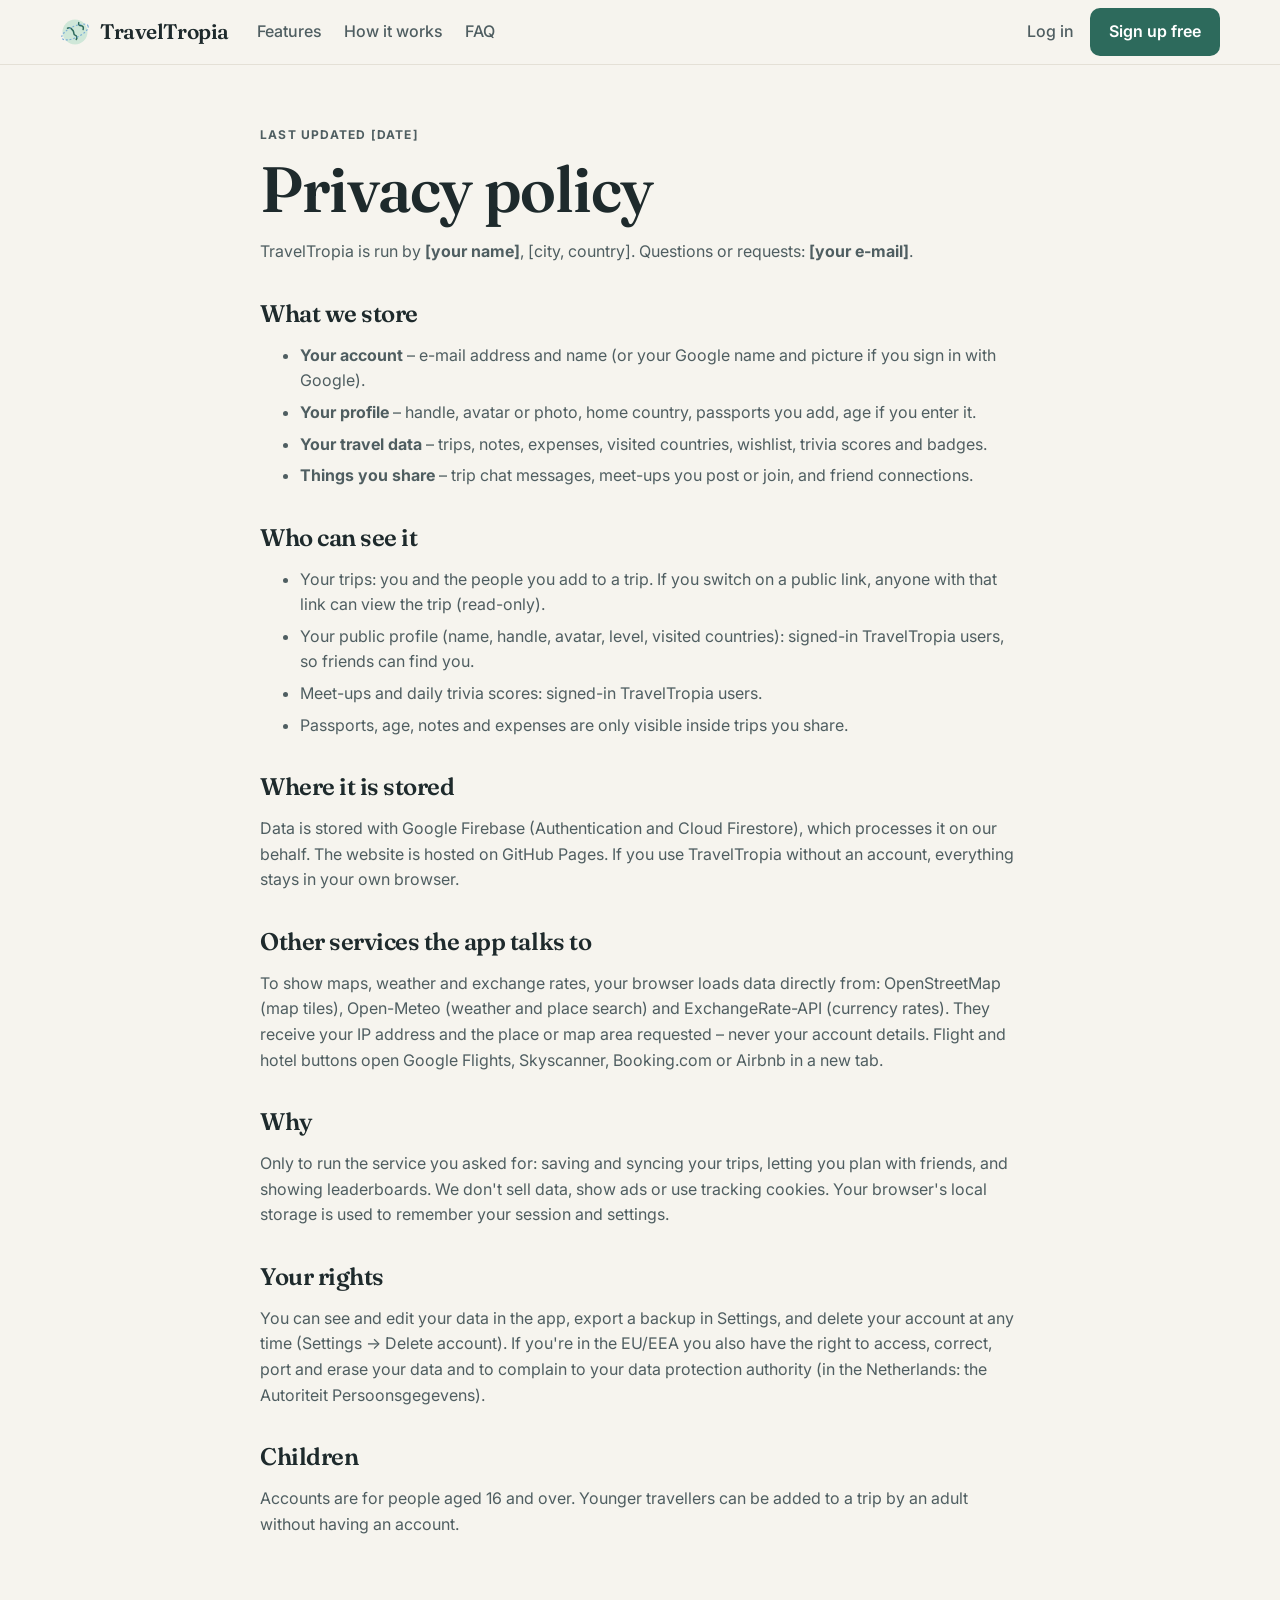
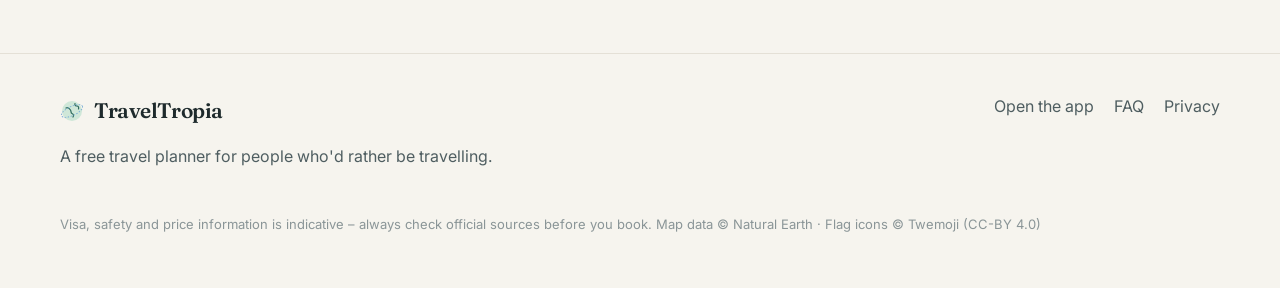
==== privacy.html @ cfb23024 "Add files via upload" ====
<!DOCTYPE html>
<html lang="en">
<head>
  <meta charset="utf-8">
  <meta name="viewport" content="width=device-width, initial-scale=1">
  <title>Privacy – TravelTropia</title>
  <link rel="icon" href="assets/img/logo.svg" type="image/svg+xml">
  <link rel="stylesheet" href="https://fonts.googleapis.com/css2?family=Fraunces:opsz,wght@9..144,500;9..144,600&family=Inter:wght@400;500;600;700&display=swap">
  <link rel="stylesheet" href="assets/css/site.css">
</head>
<body>
  <div data-include="partials/header.html"><header class="site-header"><div class="wrap"><a class="logo" href="./"><img src="assets/img/logo.svg" alt="" width="30" height="30"><span>TravelTropia</span></a></div></header></div>
  <main class="page wrap narrow">
    <!-- OWNER: review this text and fill in the [brackets] before going live. -->
    <p class="eyebrow">Last updated <span>[date]</span></p>
    <h1>Privacy policy</h1>
    <p>TravelTropia is run by <b>[your name]</b>, [city, country]. Questions or requests: <b>[your e-mail]</b>.</p>

    <h2>What we store</h2>
    <ul>
      <li><b>Your account</b> – e-mail address and name (or your Google name and picture if you sign in with Google).</li>
      <li><b>Your profile</b> – handle, avatar or photo, home country, passports you add, age if you enter it.</li>
      <li><b>Your travel data</b> – trips, notes, expenses, visited countries, wishlist, trivia scores and badges.</li>
      <li><b>Things you share</b> – trip chat messages, meet-ups you post or join, and friend connections.</li>
    </ul>

    <h2>Who can see it</h2>
    <ul>
      <li>Your trips: you and the people you add to a trip. If you switch on a public link, anyone with that link can view the trip (read-only).</li>
      <li>Your public profile (name, handle, avatar, level, visited countries): signed-in TravelTropia users, so friends can find you.</li>
      <li>Meet-ups and daily trivia scores: signed-in TravelTropia users.</li>
      <li>Passports, age, notes and expenses are only visible inside trips you share.</li>
    </ul>

    <h2>Where it is stored</h2>
    <p>Data is stored with Google Firebase (Authentication and Cloud Firestore), which processes it on our behalf. The website is hosted on GitHub Pages. If you use TravelTropia without an account, everything stays in your own browser.</p>

    <h2>Other services the app talks to</h2>
    <p>To show maps, weather and exchange rates, your browser loads data directly from: OpenStreetMap (map tiles), Open-Meteo (weather and place search) and ExchangeRate-API (currency rates). They receive your IP address and the place or map area requested – never your account details. Flight and hotel buttons open Google Flights, Skyscanner, Booking.com or Airbnb in a new tab.</p>

    <h2>Why</h2>
    <p>Only to run the service you asked for: saving and syncing your trips, letting you plan with friends, and showing leaderboards. We don't sell data, show ads or use tracking cookies. Your browser's local storage is used to remember your session and settings.</p>

    <h2>Your rights</h2>
    <p>You can see and edit your data in the app, export a backup in Settings, and delete your account at any time (Settings → Delete account). If you're in the EU/EEA you also have the right to access, correct, port and erase your data and to complain to your data protection authority (in the Netherlands: the Autoriteit Persoonsgegevens).</p>

    <h2>Children</h2>
    <p>Accounts are for people aged 16 and over. Younger travellers can be added to a trip by an adult without having an account.</p>
  </main>
  <div data-include="partials/footer.html"></div>
  <script src="assets/js/include.js"></script>
</body>
</html>
---- assets/css/site.css ----
/* TravelTropia – website pages (landing, privacy). The app itself uses style.css. */
:root{
  --ink:#1E2A2C; --ink-2:#4F5E61; --ink-3:#8A9597;
  --bg:#F6F4EE; --card:#FFFFFF; --line:#E4E0D6; --soft:#F0EDE5;
  --green:#CFE7D8; --green-2:#E5F2E9; --primary:#2D6A5C; --blue:#79ADD6; --blue-2:#E6F0F7;
  --serif:"Fraunces",Georgia,"Times New Roman",serif;
  --sans:"Inter","Segoe UI",system-ui,-apple-system,sans-serif;
}
*{box-sizing:border-box}
html{scroll-behavior:smooth}
body{margin:0;background:var(--bg);color:var(--ink);font:16px/1.6 var(--sans);-webkit-font-smoothing:antialiased}
a{color:var(--primary)}
h1,h2{font-family:var(--serif);font-weight:600;letter-spacing:-.02em;line-height:1.08;margin:0 0 14px}
h1{font-size:clamp(38px,5.4vw,64px)}
h2{font-size:clamp(28px,3.4vw,40px)}
.wrap{width:min(1160px,100% - 40px);margin:0 auto}
.narrow{width:min(760px,100% - 40px)}
.eyebrow{font-size:12px;font-weight:700;letter-spacing:.1em;text-transform:uppercase;color:var(--primary);margin:0 0 10px}
.small{font-size:13px;color:var(--ink-3)}
.button{display:inline-flex;align-items:center;gap:8px;padding:10px 18px;border-radius:10px;background:var(--primary);color:#fff;text-decoration:none;font-weight:600;border:1px solid transparent;transition:background .15s}
.button:hover{background:#25594D}
.button.ghost{background:transparent;color:var(--ink);border-color:var(--line)}
.button.ghost:hover{background:var(--card)}
.button.big{padding:14px 22px;font-size:16px}

/* header & footer */
.site-header{position:sticky;top:0;z-index:20;background:rgba(246,244,238,.88);backdrop-filter:blur(10px);border-bottom:1px solid var(--line)}
.site-header .wrap{display:flex;align-items:center;gap:28px;height:64px}
.logo{display:flex;align-items:center;gap:10px;text-decoration:none;color:var(--ink);font-family:var(--serif);font-weight:600;font-size:21px;letter-spacing:-.02em}
.site-nav{display:flex;gap:22px;flex:1}
.site-nav a,.site-actions .link{color:var(--ink-2);text-decoration:none;font-weight:500}
.site-nav a:hover,.site-actions .link:hover{color:var(--ink)}
.site-actions{display:flex;align-items:center;gap:16px;margin-left:auto}
.site-footer{border-top:1px solid var(--line);padding:40px 0;margin-top:40px;color:var(--ink-2)}
.site-footer .wrap{display:grid;grid-template-columns:1.2fr 1fr;gap:16px 40px}
.site-footer nav{display:flex;gap:20px;justify-content:flex-end;flex-wrap:wrap}
.site-footer nav a{color:var(--ink-2);text-decoration:none}
.site-footer .small{grid-column:1/-1}

/* hero */
.hero{padding:72px 0 56px;position:relative;overflow:hidden}
.hero:before{content:"";position:absolute;inset:0;background:url("../img/world.svg") 70% 40%/1300px auto no-repeat;opacity:.5;pointer-events:none}
.hero-grid{position:relative;display:grid;grid-template-columns:1fr 1.15fr;gap:56px;align-items:center}
.lead{font-size:19px;color:var(--ink-2);max-width:520px}
.cta{display:flex;gap:12px;flex-wrap:wrap;margin:26px 0 12px}
.shot{margin:0;background:var(--card);border:1px solid var(--line);border-radius:14px;overflow:hidden;box-shadow:0 30px 60px -20px rgba(30,42,44,.25)}
.shot img{display:block;width:100%;height:auto}
.shot-bar{display:flex;gap:6px;padding:10px 12px;border-bottom:1px solid var(--line);background:var(--soft)}
.shot-bar i{width:10px;height:10px;border-radius:50%;background:#D9D4C8}
.tilt{transform:perspective(1600px) rotateY(-6deg) rotateX(2deg)}

.styles-strip{border-top:1px solid var(--line);border-bottom:1px solid var(--line);background:var(--card);padding:16px 0}
.styles-strip .wrap{display:flex;flex-wrap:wrap;gap:8px 22px;justify-content:center;color:var(--ink-2);font-weight:500}
.styles-strip span:not(:last-child):after{content:"·";margin-left:22px;color:var(--ink-3)}

/* features */
.features{padding:90px 0 40px}
.feature{display:grid;grid-template-columns:1fr 1.2fr;gap:64px;align-items:center;margin-bottom:96px}
.feature.flip>div{order:2}
.feature p{color:var(--ink-2);font-size:17px}
.ticks{list-style:none;padding:0;margin:18px 0 0;display:grid;gap:8px}
.ticks li{padding-left:28px;position:relative;color:var(--ink-2)}
.ticks li:before{content:"";position:absolute;left:0;top:7px;width:16px;height:9px;border-left:2.5px solid var(--primary);border-bottom:2.5px solid var(--primary);transform:rotate(-45deg)}

/* how */
.how{background:var(--green-2);padding:72px 0;border-top:1px solid var(--line);border-bottom:1px solid var(--line)}
.steps3{list-style:none;padding:0;margin:28px 0 0;display:grid;grid-template-columns:repeat(3,1fr);gap:24px;counter-reset:s}
.steps3 li{background:var(--card);border:1px solid var(--line);border-radius:14px;padding:24px;counter-increment:s}
.steps3 li:before{content:counter(s);font-family:var(--serif);font-size:34px;color:var(--primary);display:block;line-height:1;margin-bottom:12px}
.steps3 b{display:block;font-size:18px;margin-bottom:6px}
.steps3 span{color:var(--ink-2)}

/* faq */
.faq{padding:80px 0}
details{border-bottom:1px solid var(--line);padding:18px 0}
summary{cursor:pointer;font-weight:600;font-size:18px;list-style:none;display:flex;justify-content:space-between}
summary::-webkit-details-marker{display:none}
summary:after{content:"+";font-size:24px;color:var(--ink-3);line-height:1}
details[open] summary:after{content:"–"}
details p{color:var(--ink-2);margin:10px 0 0}

.cta-band{padding:70px 0;text-align:center;background:var(--ink);color:#fff}
.cta-band h2{color:#fff}
.cta-band .button{background:#CFE7D8;color:var(--ink)}
.cta-band .button:hover{background:#fff}

/* simple pages */
.page{padding:60px 0}
.page h2{font-size:24px;margin-top:36px}
.page li{margin-bottom:6px;color:var(--ink-2)}
.page p{color:var(--ink-2)}

@media (max-width:900px){
  .site-nav{display:none}
  .hero{padding:40px 0}
  .hero-grid,.feature{grid-template-columns:1fr;gap:28px}
  .feature.flip>div{order:0}
  .tilt{transform:none}
  .steps3{grid-template-columns:1fr}
  .site-footer .wrap{grid-template-columns:1fr}
  .site-footer nav{justify-content:flex-start}
}

/* Dark mode follows the visitor's device setting */
@media (prefers-color-scheme:dark){
  :root{--ink:#E6EEEB;--ink-2:#B4C2BE;--ink-3:#85948F;--bg:#111A19;--card:#182322;--line:#2A3735;--soft:#1D2A28;--green:#244538;--green-2:#1A2F29;--primary:#7CC4A8;--blue:#7FB2DA;--blue-2:#1A2A35}
  .site-header{background:rgba(17,26,25,.88)}
  .button{color:#0E1917}
  .button:hover{background:#9AD4BD}
  .button.ghost{color:var(--ink)}
  .hero:before{opacity:.1}
  .cta-band{background:#0B1211}
  .cta-band .button{color:#1E2A2C}
  img{opacity:.96}
}
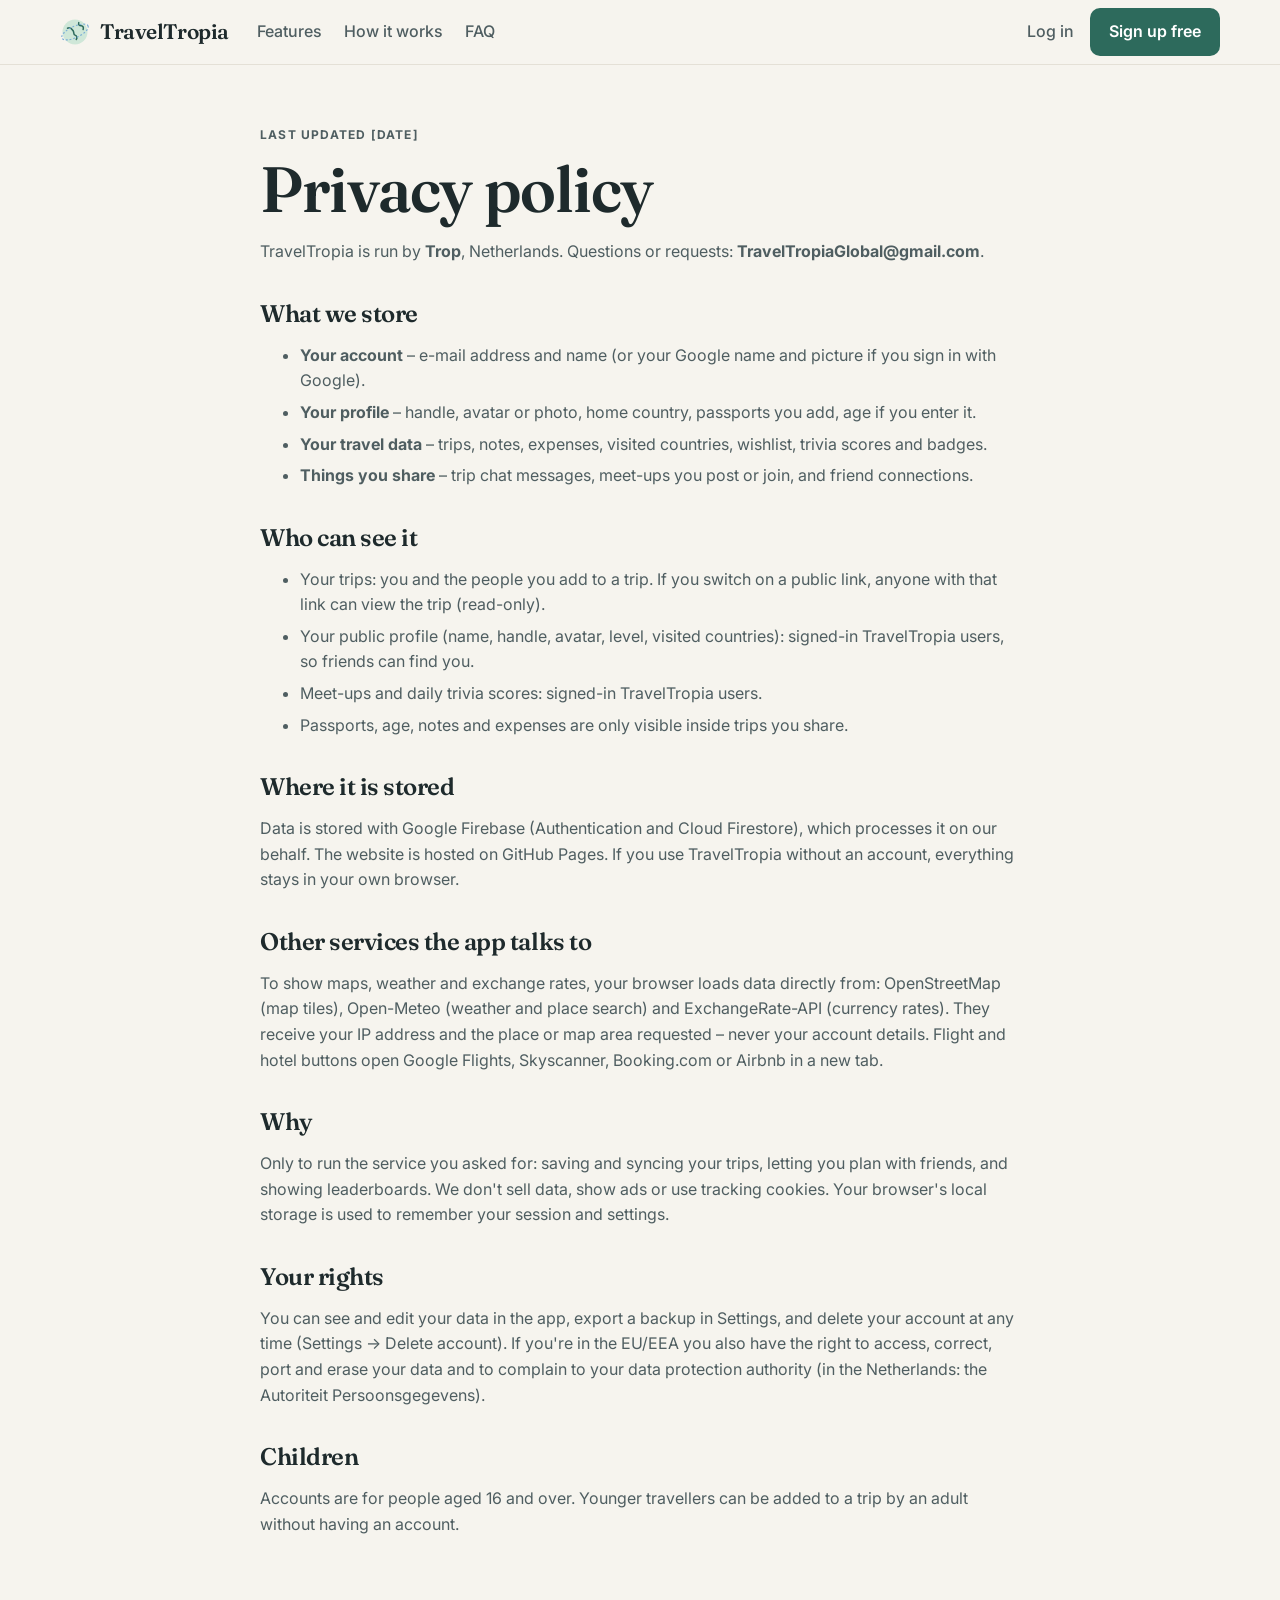
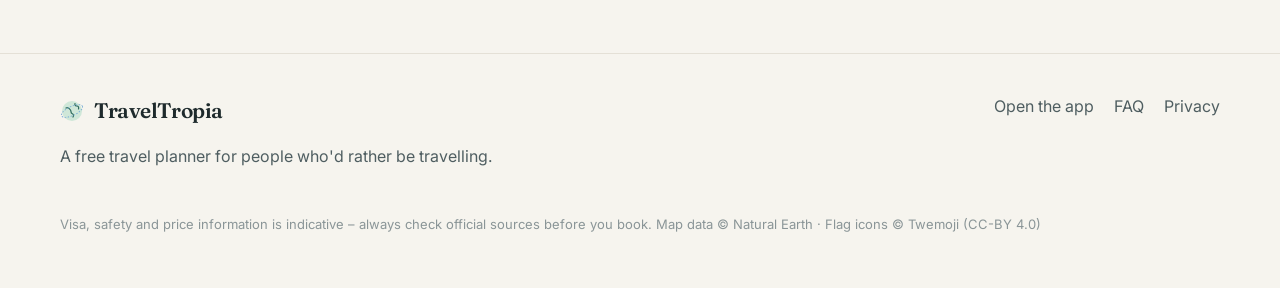
==== commit 845bc9ce: "Update privacy.html" ====
--- a/privacy.html
+++ b/privacy.html
@@ -11,10 +11,9 @@
 <body>
   <div data-include="partials/header.html"><header class="site-header"><div class="wrap"><a class="logo" href="./"><img src="assets/img/logo.svg" alt="" width="30" height="30"><span>TravelTropia</span></a></div></header></div>
   <main class="page wrap narrow">
-    <!-- OWNER: review this text and fill in the [brackets] before going live. -->
     <p class="eyebrow">Last updated <span>[date]</span></p>
     <h1>Privacy policy</h1>
-    <p>TravelTropia is run by <b>[your name]</b>, [city, country]. Questions or requests: <b>[your e-mail]</b>.</p>
+    <p>TravelTropia is run by <b>Trop</b>, Netherlands. Questions or requests: <b>TravelTropiaGlobal@gmail.com</b>.</p>
 
     <h2>What we store</h2>
     <ul>
